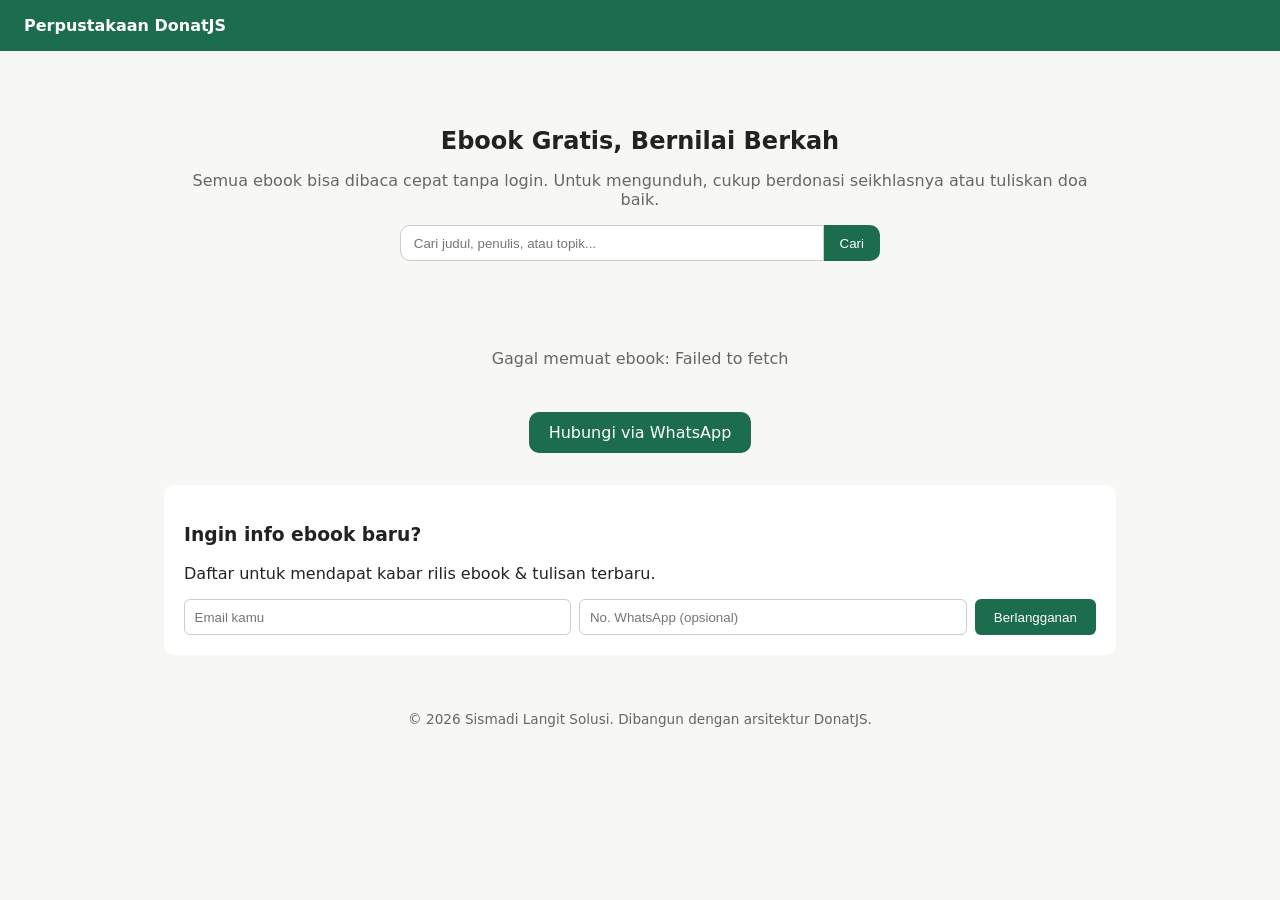
==== index.html @ 984ac30c "Add files via upload" ====
<!DOCTYPE html>
<html lang="id">
<head>
<meta charset="UTF-8" />
<meta name="viewport" content="width=device-width, initial-scale=1.0" />
<title id="page-title">Perpustakaan Ebook</title>
<link rel="stylesheet" href="assets/style.css" />
<script src="https://accounts.google.com/gsi/client" async defer></script>
</head>
<body>

<header class="site-header">
  <a href="index.html" id="site-name">Perpustakaan Ebook</a>
  <div class="login-area">
    <div id="gsi-button"></div>
    <span id="user-badge" style="display:none;"></span>
  </div>
</header>

<main>
  <section class="hero">
    <h1 id="hero-title">Memuat...</h1>
    <p id="hero-subtitle"></p>
    <div class="search-box">
      <input type="text" id="search-input" placeholder="Cari ebook..." />
      <button id="search-btn">Cari</button>
    </div>
  </section>

  <section id="ebook-grid" class="ebook-grid"></section>
  <p id="empty-state" style="display:none; text-align:center; color:#666;"></p>

  <section id="wa-section" style="text-align:center; margin-top:2rem;"></section>
  <section id="newsletter-section"></section>
</main>

<footer class="site-footer" id="site-footer"></footer>

<script src="assets/app.js"></script>
<script>
async function main() {
  const cfg = await loadConfig();

  document.getElementById("page-title").textContent = cfg.site.name;
  document.getElementById("site-name").textContent = cfg.site.name;
  document.getElementById("hero-title").textContent = cfg.pages.home.hero_title;
  document.getElementById("hero-subtitle").textContent = cfg.pages.home.hero_subtitle;
  document.getElementById("search-input").placeholder = cfg.pages.home.search_placeholder;
  document.getElementById("site-footer").textContent = cfg.site.footer_text;

  renderWhatsappButton(document.getElementById("wa-section"));
  renderNewsletterForm(document.getElementById("newsletter-section"), "home");

  initGoogleSignIn("gsi-button", (user) => updateUserBadge(user));
  if (isLoggedIn()) updateUserBadge(AppState.user);

  await loadAndRenderEbooks("");

  document.getElementById("search-btn").addEventListener("click", () => {
    loadAndRenderEbooks(document.getElementById("search-input").value.trim());
  });
  document.getElementById("search-input").addEventListener("keydown", (e) => {
    if (e.key === "Enter") loadAndRenderEbooks(e.target.value.trim());
  });
}

function updateUserBadge(user) {
  const badge = document.getElementById("user-badge");
  const gsi = document.getElementById("gsi-button");
  badge.style.display = "inline";
  badge.textContent = `Halo, ${user.name}`;
  gsi.style.display = "none";
}

async function loadAndRenderEbooks(query) {
  const grid = document.getElementById("ebook-grid");
  const empty = document.getElementById("empty-state");
  grid.innerHTML = "";
  empty.style.display = "none";
  try {
    const path = query ? `/api/ebooks?q=${encodeURIComponent(query)}` : "/api/ebooks";
    const data = await apiGet(path);
    if (!data.ebooks.length) {
      empty.style.display = "block";
      empty.textContent = AppState.config.pages.home.empty_state;
      return;
    }
    data.ebooks.forEach((ebook) => {
      const a = document.createElement("a");
      a.className = "ebook-card";
      a.href = `ebook.html?slug=${encodeURIComponent(ebook.slug)}`;
      a.innerHTML = `
        <img src="${escapeHtml(ebook.cover_url || '')}" alt="${escapeHtml(ebook.title)}" />
        <div class="info">
          <h3>${escapeHtml(ebook.title)}</h3>
          <p>${escapeHtml(ebook.author || '')}</p>
        </div>
      `;
      grid.appendChild(a);
    });
  } catch (e) {
    empty.style.display = "block";
    empty.textContent = `Gagal memuat ebook: ${e.message}`;
  }
}

main();
</script>
</body>
</html>
---- assets/style.css ----
:root {
  --brand: #1b6d4d;
  --brand-dark: #124e37;
  --bg: #f7f7f4;
  --text: #222;
  --muted: #666;
  --radius: 10px;
}
* { box-sizing: border-box; }
body {
  margin: 0;
  font-family: system-ui, -apple-system, "Segoe UI", Roboto, sans-serif;
  background: var(--bg);
  color: var(--text);
}
header.site-header {
  background: var(--brand);
  color: #fff;
  padding: 1rem 1.5rem;
  display: flex;
  justify-content: space-between;
  align-items: center;
  flex-wrap: wrap;
  gap: .5rem;
}
header.site-header a { color: #fff; text-decoration: none; font-weight: 600; }
main { max-width: 1000px; margin: 0 auto; padding: 1.5rem; }
.hero { text-align: center; padding: 2rem 1rem; }
.hero h1 { margin-bottom: .25rem; }
.hero p { color: var(--muted); }
.search-box { max-width: 480px; margin: 1rem auto; display: flex; }
.search-box input { flex: 1; padding: .6rem .8rem; border: 1px solid #ccc; border-radius: var(--radius) 0 0 var(--radius); }
.search-box button { padding: .6rem 1rem; border: none; background: var(--brand); color: #fff; border-radius: 0 var(--radius) var(--radius) 0; cursor: pointer; }

.ebook-grid { display: grid; grid-template-columns: repeat(auto-fill, minmax(180px, 1fr)); gap: 1.25rem; margin-top: 1.5rem; }
.ebook-card { background: #fff; border-radius: var(--radius); overflow: hidden; box-shadow: 0 1px 4px rgba(0,0,0,.08); text-decoration: none; color: var(--text); display: flex; flex-direction: column; }
.ebook-card img { width: 100%; aspect-ratio: 3/4; object-fit: cover; background: #eee; }
.ebook-card .info { padding: .75rem; }
.ebook-card h3 { font-size: 1rem; margin: 0 0 .25rem; }
.ebook-card p { font-size: .85rem; color: var(--muted); margin: 0; }

.detail-grid { display: grid; grid-template-columns: 260px 1fr; gap: 2rem; margin-top: 1rem; }
@media (max-width: 720px) { .detail-grid { grid-template-columns: 1fr; } }
.detail-cover img { width: 100%; border-radius: var(--radius); }
.preview-frame { width: 100%; height: 60vh; border: 1px solid #ddd; border-radius: var(--radius); background: #fff; }

button.primary, .wa-button {
  display: inline-block;
  background: var(--brand);
  color: #fff;
  border: none;
  padding: .7rem 1.2rem;
  border-radius: var(--radius);
  font-size: 1rem;
  cursor: pointer;
  text-decoration: none;
  margin-top: .75rem;
}
button.primary:hover, .wa-button:hover { background: var(--brand-dark); }

.modal-overlay {
  position: fixed; inset: 0; background: rgba(0,0,0,.5);
  display: flex; align-items: center; justify-content: center; padding: 1rem; z-index: 50;
}
.modal-box { background: #fff; border-radius: var(--radius); max-width: 420px; width: 100%; padding: 1.5rem; max-height: 90vh; overflow-y: auto; }
.modal-box h2 { margin-top: 0; }
.modal-box img.qris { width: 100%; max-width: 260px; display: block; margin: 0 auto 1rem; border-radius: 6px; }
.modal-box textarea, .modal-box input { width: 100%; padding: .6rem; border: 1px solid #ccc; border-radius: 6px; margin-bottom: .75rem; font-family: inherit; }
.modal-actions { display: flex; justify-content: flex-end; gap: .5rem; }
.modal-actions button.secondary { background: none; border: 1px solid #ccc; padding: .6rem 1rem; border-radius: var(--radius); cursor: pointer; }

.newsletter-box { background: #fff; padding: 1.25rem; border-radius: var(--radius); margin-top: 2rem; }
.newsletter-form { display: flex; gap: .5rem; flex-wrap: wrap; margin-top: .75rem; }
.newsletter-form input { flex: 1; min-width: 160px; padding: .6rem; border: 1px solid #ccc; border-radius: 6px; }
.newsletter-form button { padding: .6rem 1.2rem; background: var(--brand); color: #fff; border: none; border-radius: 6px; cursor: pointer; }

footer.site-footer { text-align: center; padding: 2rem 1rem; color: var(--muted); font-size: .85rem; }
.login-area { display: flex; align-items: center; gap: .75rem; }
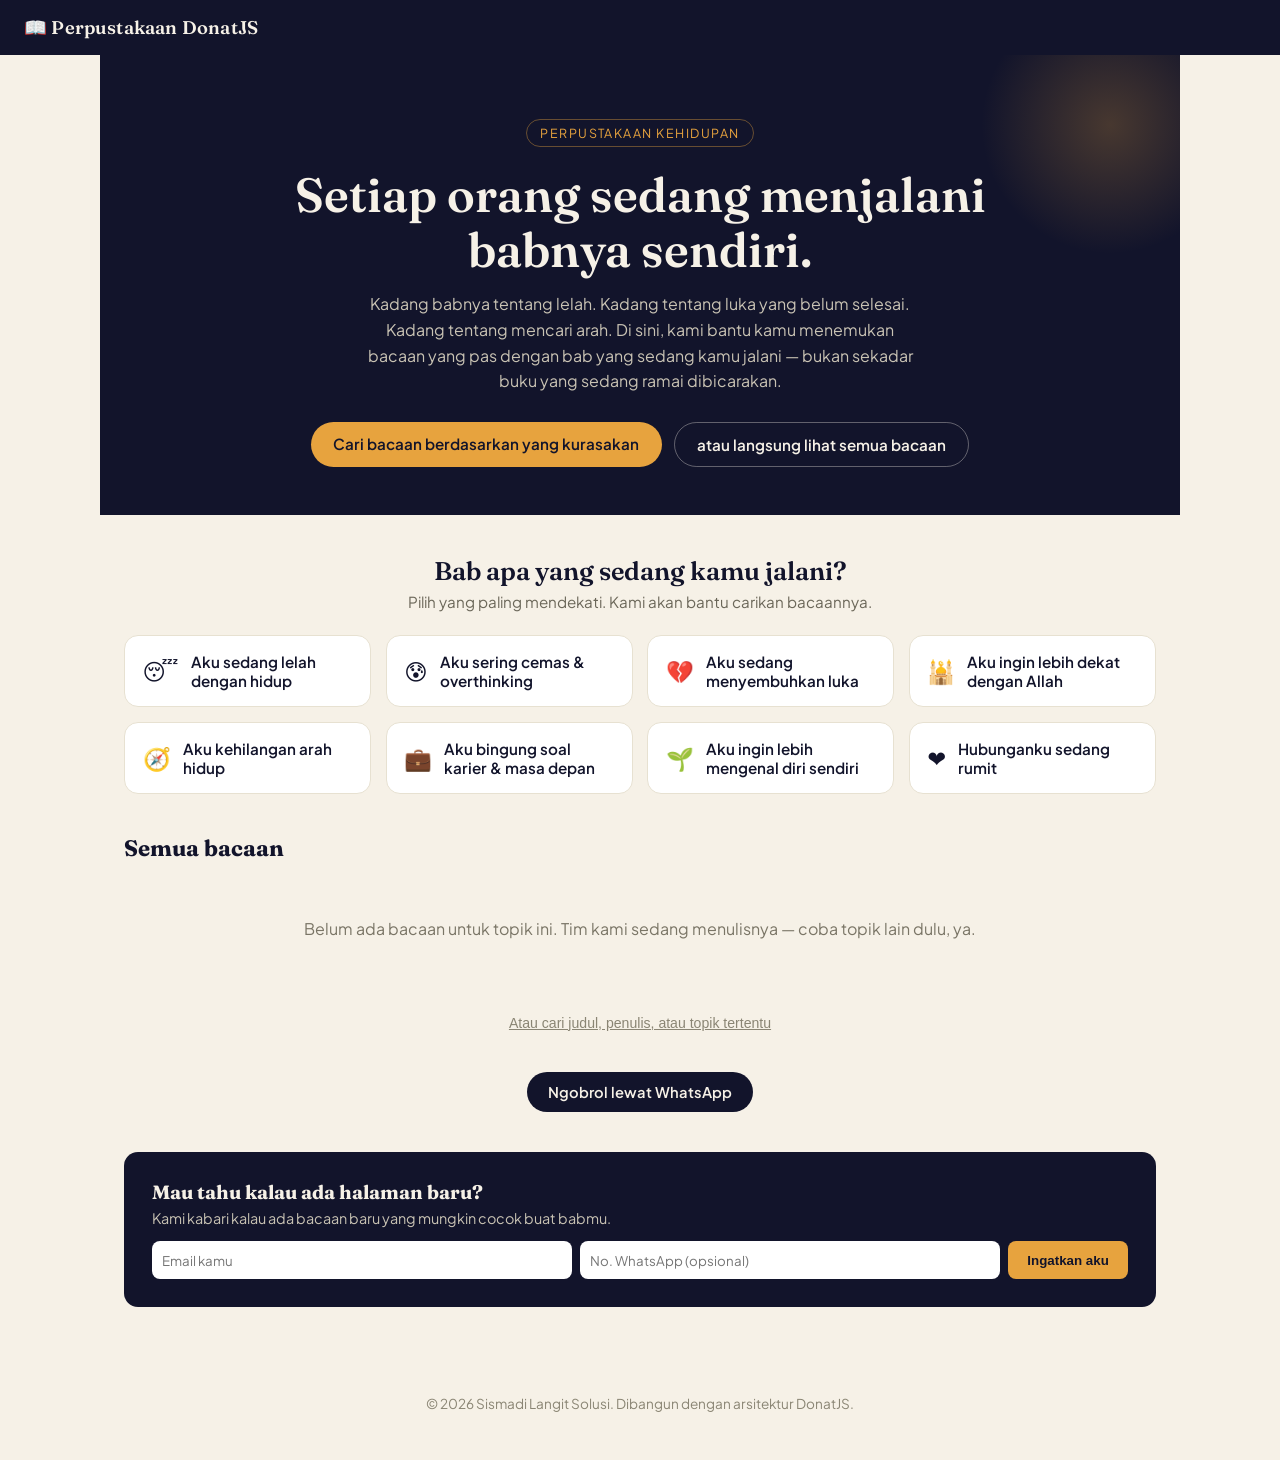
==== commit 10b59782: "Add files via upload" ====
--- a/index.html
+++ b/index.html
@@ -19,18 +19,50 @@
 
 <main>
   <section class="hero">
+    <span class="hero-eyebrow" id="hero-eyebrow"></span>
     <h1 id="hero-title">Memuat...</h1>
-    <p id="hero-subtitle"></p>
-    <div class="search-box">
+    <p class="hero-body" id="hero-body"></p>
+    <div class="hero-ctas">
+      <a class="btn-ember" id="hero-cta-primary" href="#mood-section"></a>
+      <a class="btn-ghost" id="hero-cta-secondary" href="#results-section"></a>
+    </div>
+  </section>
+
+  <section class="mood-section" id="mood-section">
+    <div class="section-heading">
+      <h2 id="mood-section-title"></h2>
+      <p id="mood-section-subtitle"></p>
+    </div>
+    <div class="mood-grid" id="mood-grid"></div>
+  </section>
+
+  <section class="curated-section" id="curated-section" style="display:none;">
+    <div class="section-heading">
+      <h2 id="curated-title"></h2>
+      <p id="curated-subtitle"></p>
+    </div>
+    <div class="ebook-grid" id="curated-grid"></div>
+  </section>
+
+  <section class="results-section" id="results-section">
+    <div class="results-header">
+      <h2><span class="mood-prefix" id="results-mood-prefix" style="display:none;"></span><span id="results-title"></span></h2>
+      <button class="reset-filter" id="reset-filter" style="display:none;"></button>
+    </div>
+    <p class="mood-intro" id="mood-intro" style="display:none;"></p>
+    <div id="ebook-grid" class="ebook-grid"></div>
+    <p id="empty-state" style="display:none;"></p>
+  </section>
+
+  <div class="search-toggle-wrap">
+    <button class="search-toggle-btn" id="search-toggle"></button>
+    <div class="search-box" id="search-box">
       <input type="text" id="search-input" placeholder="Cari ebook..." />
       <button id="search-btn">Cari</button>
     </div>
-  </section>
-
-  <section id="ebook-grid" class="ebook-grid"></section>
-  <p id="empty-state" style="display:none; text-align:center; color:#666;"></p>
-
-  <section id="wa-section" style="text-align:center; margin-top:2rem;"></section>
+  </div>
+
+  <section id="wa-section" style="text-align:center; margin-top:1rem;"></section>
   <section id="newsletter-section"></section>
 </main>
 
@@ -38,30 +70,65 @@
 
 <script src="assets/app.js"></script>
 <script>
+let allEbooks = [];
+let activeMoodId = null;
+
 async function main() {
   const cfg = await loadConfig();
 
   document.getElementById("page-title").textContent = cfg.site.name;
   document.getElementById("site-name").textContent = cfg.site.name;
-  document.getElementById("hero-title").textContent = cfg.pages.home.hero_title;
-  document.getElementById("hero-subtitle").textContent = cfg.pages.home.hero_subtitle;
-  document.getElementById("search-input").placeholder = cfg.pages.home.search_placeholder;
   document.getElementById("site-footer").textContent = cfg.site.footer_text;
 
+  const m = cfg.manifesto;
+  document.getElementById("hero-eyebrow").textContent = m.eyebrow;
+  document.getElementById("hero-title").textContent = m.headline;
+  document.getElementById("hero-body").textContent = m.body;
+  document.getElementById("hero-cta-primary").textContent = m.cta_label;
+  document.getElementById("hero-cta-secondary").textContent = m.cta_secondary_label;
+
+  const homeCfg = cfg.pages.home;
+  document.getElementById("mood-section-title").textContent = homeCfg.mood_section_title;
+  document.getElementById("mood-section-subtitle").textContent = homeCfg.mood_section_subtitle;
+  document.getElementById("results-title").textContent = homeCfg.results_default_title;
+  document.getElementById("reset-filter").textContent = homeCfg.reset_filter_label;
+  document.getElementById("search-toggle").textContent = homeCfg.search_toggle_label;
+  document.getElementById("search-input").placeholder = homeCfg.search_placeholder;
+
+  renderMoodGrid(cfg.moods || []);
   renderWhatsappButton(document.getElementById("wa-section"));
   renderNewsletterForm(document.getElementById("newsletter-section"), "home");
 
   initGoogleSignIn("gsi-button", (user) => updateUserBadge(user));
   if (isLoggedIn()) updateUserBadge(AppState.user);
 
-  await loadAndRenderEbooks("");
-
+  document.getElementById("hero-cta-secondary").addEventListener("click", (e) => {
+    e.preventDefault();
+    resetMoodFilter();
+    document.getElementById("results-section").scrollIntoView({ behavior: "smooth" });
+  });
+
+  document.getElementById("reset-filter").addEventListener("click", resetMoodFilter);
+
+  document.getElementById("search-toggle").addEventListener("click", () => {
+    const box = document.getElementById("search-box");
+    box.classList.toggle("open");
+    if (box.classList.contains("open")) document.getElementById("search-input").focus();
+  });
   document.getElementById("search-btn").addEventListener("click", () => {
-    loadAndRenderEbooks(document.getElementById("search-input").value.trim());
+    resetMoodFilter(false);
+    searchAndRender(document.getElementById("search-input").value.trim());
   });
   document.getElementById("search-input").addEventListener("keydown", (e) => {
-    if (e.key === "Enter") loadAndRenderEbooks(e.target.value.trim());
-  });
+    if (e.key === "Enter") {
+      resetMoodFilter(false);
+      searchAndRender(e.target.value.trim());
+    }
+  });
+
+  await loadAllEbooks();
+  renderCurated(cfg.curated);
+  applyFilter();
 }
 
 function updateUserBadge(user) {
@@ -72,36 +139,129 @@
   gsi.style.display = "none";
 }
 
-async function loadAndRenderEbooks(query) {
+function renderMoodGrid(moods) {
+  const grid = document.getElementById("mood-grid");
+  grid.innerHTML = "";
+  moods.forEach((mood) => {
+    const btn = document.createElement("button");
+    btn.className = "mood-card";
+    btn.dataset.moodId = mood.id;
+    btn.innerHTML = `<span class="emoji">${mood.emoji}</span><span>${escapeHtml(mood.label)}</span>`;
+    btn.addEventListener("click", () => selectMood(mood.id));
+    grid.appendChild(btn);
+  });
+}
+
+function selectMood(moodId) {
+  activeMoodId = moodId;
+  document.querySelectorAll(".mood-card").forEach((el) => {
+    el.classList.toggle("active", el.dataset.moodId === moodId);
+  });
+  const box = document.getElementById("search-box");
+  box.classList.remove("open");
+  applyFilter();
+  document.getElementById("results-section").scrollIntoView({ behavior: "smooth" });
+}
+
+function resetMoodFilter(scroll) {
+  activeMoodId = null;
+  document.querySelectorAll(".mood-card").forEach((el) => el.classList.remove("active"));
+  applyFilter();
+  if (scroll !== false) {
+    // no-op, caller controls scroll separately
+  }
+}
+
+async function loadAllEbooks() {
+  try {
+    const data = await apiGet("/api/ebooks");
+    allEbooks = data.ebooks || [];
+  } catch (e) {
+    allEbooks = [];
+    const empty = document.getElementById("empty-state");
+    empty.style.display = "block";
+    empty.textContent = `Gagal memuat bacaan: ${e.message}`;
+  }
+}
+
+function applyFilter() {
+  const cfg = AppState.config;
+  const homeCfg = cfg.pages.home;
+  const mood = activeMoodId ? findMoodById(activeMoodId) : null;
+
+  const prefixEl = document.getElementById("results-mood-prefix");
+  const titleEl = document.getElementById("results-title");
+  const resetBtn = document.getElementById("reset-filter");
+  const introEl = document.getElementById("mood-intro");
+
+  if (mood) {
+    prefixEl.style.display = "block";
+    prefixEl.textContent = homeCfg.results_mood_prefix;
+    titleEl.textContent = `${mood.emoji} ${mood.label}`;
+    resetBtn.style.display = "inline";
+    introEl.style.display = "block";
+    introEl.textContent = mood.intro || "";
+  } else {
+    prefixEl.style.display = "none";
+    titleEl.textContent = homeCfg.results_default_title;
+    resetBtn.style.display = "none";
+    introEl.style.display = "none";
+  }
+
+  const filtered = mood ? allEbooks.filter((eb) => ebookMatchesMood(eb, mood)) : allEbooks;
   const grid = document.getElementById("ebook-grid");
   const empty = document.getElementById("empty-state");
-  grid.innerHTML = "";
+
+  if (!filtered.length) {
+    grid.innerHTML = "";
+    empty.style.display = "block";
+    empty.textContent = homeCfg.empty_state;
+    return;
+  }
   empty.style.display = "none";
+  renderEbookGrid(grid, filtered);
+}
+
+async function searchAndRender(query) {
+  const homeCfg = AppState.config.pages.home;
+  const grid = document.getElementById("ebook-grid");
+  const empty = document.getElementById("empty-state");
+  document.getElementById("results-title").textContent = query
+    ? `Hasil pencarian: "${query}"`
+    : homeCfg.results_default_title;
+  document.getElementById("results-mood-prefix").style.display = "none";
+  document.getElementById("mood-intro").style.display = "none";
+  document.getElementById("reset-filter").style.display = "none";
+
   try {
     const path = query ? `/api/ebooks?q=${encodeURIComponent(query)}` : "/api/ebooks";
     const data = await apiGet(path);
     if (!data.ebooks.length) {
+      grid.innerHTML = "";
       empty.style.display = "block";
-      empty.textContent = AppState.config.pages.home.empty_state;
+      empty.textContent = homeCfg.empty_state_search;
       return;
     }
-    data.ebooks.forEach((ebook) => {
-      const a = document.createElement("a");
-      a.className = "ebook-card";
-      a.href = `ebook.html?slug=${encodeURIComponent(ebook.slug)}`;
-      a.innerHTML = `
-        <img src="${escapeHtml(ebook.cover_url || '')}" alt="${escapeHtml(ebook.title)}" />
-        <div class="info">
-          <h3>${escapeHtml(ebook.title)}</h3>
-          <p>${escapeHtml(ebook.author || '')}</p>
-        </div>
-      `;
-      grid.appendChild(a);
-    });
+    empty.style.display = "none";
+    renderEbookGrid(grid, data.ebooks);
   } catch (e) {
+    grid.innerHTML = "";
     empty.style.display = "block";
-    empty.textContent = `Gagal memuat ebook: ${e.message}`;
-  }
+    empty.textContent = `Gagal memuat: ${e.message}`;
+  }
+}
+
+function renderCurated(curatedCfg) {
+  if (!curatedCfg || !curatedCfg.enabled || !curatedCfg.slugs || !curatedCfg.slugs.length) return;
+  const picks = curatedCfg.slugs
+    .map((slug) => allEbooks.find((eb) => eb.slug === slug))
+    .filter(Boolean);
+  if (!picks.length) return;
+
+  document.getElementById("curated-title").textContent = curatedCfg.title;
+  document.getElementById("curated-subtitle").textContent = curatedCfg.subtitle;
+  renderEbookGrid(document.getElementById("curated-grid"), picks);
+  document.getElementById("curated-section").style.display = "block";
 }
 
 main();
--- a/assets/style.css
+++ b/assets/style.css
@@ -1,78 +1,320 @@
+/* =========================================================
+   Perpustakaan DonatJS — tema "Halaman Berikutnya"
+   Palet: malam tenang + cahaya lilin, tipografi buku.
+   ========================================================= */
+
+@import url('https://fonts.googleapis.com/css2?family=Fraunces:opsz,wght@9..144,400;9..144,500;9..144,600;9..144,700&family=Plus+Jakarta+Sans:wght@400;500;600;700&display=swap');
+
 :root {
-  --brand: #1b6d4d;
-  --brand-dark: #124e37;
-  --bg: #f7f7f4;
-  --text: #222;
-  --muted: #666;
-  --radius: 10px;
-}
+  --ink: #12142B;
+  --ink-2: #1C1F3D;
+  --ink-3: #2A2E58;
+  --paper: #F6F1E7;
+  --paper-dim: #C9C3B4;
+  --ember: #E7A33E;
+  --ember-dark: #C97F22;
+  --rose: #D97C93;
+  --mist: #9497C4;
+  --radius: 14px;
+  --radius-sm: 8px;
+  --font-display: "Fraunces", Georgia, serif;
+  --font-body: "Plus Jakarta Sans", system-ui, -apple-system, "Segoe UI", sans-serif;
+}
+
 * { box-sizing: border-box; }
+
 body {
   margin: 0;
-  font-family: system-ui, -apple-system, "Segoe UI", Roboto, sans-serif;
-  background: var(--bg);
-  color: var(--text);
-}
+  font-family: var(--font-body);
+  background: var(--paper);
+  color: var(--ink);
+  -webkit-font-smoothing: antialiased;
+}
+
+a { color: inherit; }
+
+/* ---------- Header ---------- */
 header.site-header {
-  background: var(--brand);
-  color: #fff;
+  background: var(--ink);
+  color: var(--paper);
   padding: 1rem 1.5rem;
   display: flex;
   justify-content: space-between;
   align-items: center;
   flex-wrap: wrap;
   gap: .5rem;
-}
-header.site-header a { color: #fff; text-decoration: none; font-weight: 600; }
-main { max-width: 1000px; margin: 0 auto; padding: 1.5rem; }
-.hero { text-align: center; padding: 2rem 1rem; }
-.hero h1 { margin-bottom: .25rem; }
-.hero p { color: var(--muted); }
-.search-box { max-width: 480px; margin: 1rem auto; display: flex; }
-.search-box input { flex: 1; padding: .6rem .8rem; border: 1px solid #ccc; border-radius: var(--radius) 0 0 var(--radius); }
-.search-box button { padding: .6rem 1rem; border: none; background: var(--brand); color: #fff; border-radius: 0 var(--radius) var(--radius) 0; cursor: pointer; }
-
-.ebook-grid { display: grid; grid-template-columns: repeat(auto-fill, minmax(180px, 1fr)); gap: 1.25rem; margin-top: 1.5rem; }
-.ebook-card { background: #fff; border-radius: var(--radius); overflow: hidden; box-shadow: 0 1px 4px rgba(0,0,0,.08); text-decoration: none; color: var(--text); display: flex; flex-direction: column; }
-.ebook-card img { width: 100%; aspect-ratio: 3/4; object-fit: cover; background: #eee; }
-.ebook-card .info { padding: .75rem; }
-.ebook-card h3 { font-size: 1rem; margin: 0 0 .25rem; }
-.ebook-card p { font-size: .85rem; color: var(--muted); margin: 0; }
-
-.detail-grid { display: grid; grid-template-columns: 260px 1fr; gap: 2rem; margin-top: 1rem; }
-@media (max-width: 720px) { .detail-grid { grid-template-columns: 1fr; } }
-.detail-cover img { width: 100%; border-radius: var(--radius); }
-.preview-frame { width: 100%; height: 60vh; border: 1px solid #ddd; border-radius: var(--radius); background: #fff; }
-
-button.primary, .wa-button {
+  position: sticky;
+  top: 0;
+  z-index: 40;
+}
+header.site-header #site-name {
+  text-decoration: none;
+  font-family: var(--font-display);
+  font-weight: 600;
+  font-size: 1.15rem;
+  letter-spacing: .01em;
+}
+header.site-header #site-name::before {
+  content: "📖 ";
+}
+.login-area { display: flex; align-items: center; gap: .75rem; }
+#user-badge {
+  font-size: .9rem;
+  background: var(--ink-3);
+  padding: .4rem .8rem;
+  border-radius: 999px;
+  color: var(--paper);
+}
+
+main { max-width: 1080px; margin: 0 auto; padding: 0 1.5rem 3rem; }
+
+/* ---------- Hero / Manifesto ---------- */
+.hero {
+  background: var(--ink);
+  color: var(--paper);
+  margin: 0 -1.5rem 2.5rem;
+  padding: 4rem 1.5rem 3rem;
+  text-align: center;
+  position: relative;
+  overflow: hidden;
+}
+.hero::after {
+  content: "";
+  position: absolute;
+  right: -60px; top: -60px;
+  width: 260px; height: 260px;
+  border-radius: 50%;
+  background: radial-gradient(circle, rgba(231,163,62,.25), transparent 70%);
+}
+.hero-eyebrow {
   display: inline-block;
-  background: var(--brand);
-  color: #fff;
-  border: none;
-  padding: .7rem 1.2rem;
-  border-radius: var(--radius);
+  font-size: .78rem;
+  letter-spacing: .12em;
+  text-transform: uppercase;
+  color: var(--ember);
+  border: 1px solid rgba(231,163,62,.4);
+  padding: .3rem .8rem;
+  border-radius: 999px;
+  margin-bottom: 1.25rem;
+}
+.hero h1 {
+  font-family: var(--font-display);
+  font-weight: 600;
+  font-size: clamp(1.9rem, 4vw, 3rem);
+  line-height: 1.15;
+  max-width: 720px;
+  margin: 0 auto .9rem;
+}
+.hero p.hero-body {
+  color: var(--paper-dim);
+  max-width: 560px;
+  margin: 0 auto 1.75rem;
+  line-height: 1.6;
   font-size: 1rem;
+}
+.hero-ctas { display: flex; flex-wrap: wrap; justify-content: center; gap: .75rem; }
+.btn-ember, .btn-ghost {
+  display: inline-block;
+  font-family: var(--font-body);
+  font-weight: 600;
+  font-size: .95rem;
+  padding: .75rem 1.4rem;
+  border-radius: 999px;
   cursor: pointer;
   text-decoration: none;
-  margin-top: .75rem;
-}
-button.primary:hover, .wa-button:hover { background: var(--brand-dark); }
-
+  border: none;
+}
+.btn-ember { background: var(--ember); color: var(--ink); }
+.btn-ember:hover { background: var(--ember-dark); }
+.btn-ghost { background: transparent; color: var(--paper); border: 1px solid rgba(246,241,231,.35); }
+.btn-ghost:hover { border-color: var(--paper); }
+
+/* ---------- Mood section ---------- */
+.mood-section { margin-bottom: 2.5rem; scroll-margin-top: 5rem; }
+.section-heading { text-align: center; margin-bottom: 1.5rem; }
+.section-heading h2 {
+  font-family: var(--font-display);
+  font-weight: 600;
+  font-size: 1.6rem;
+  margin: 0 0 .35rem;
+}
+.section-heading p { color: #6b6759; margin: 0; font-size: .95rem; }
+
+.mood-grid {
+  display: grid;
+  grid-template-columns: repeat(auto-fill, minmax(220px, 1fr));
+  gap: .9rem;
+}
+.mood-card {
+  display: flex;
+  align-items: center;
+  gap: .75rem;
+  background: #fff;
+  border: 1px solid #e7e1d1;
+  border-radius: var(--radius);
+  padding: 1rem 1.1rem;
+  cursor: pointer;
+  text-align: left;
+  font-family: var(--font-body);
+  font-size: .95rem;
+  font-weight: 600;
+  color: var(--ink);
+  transition: transform .15s ease, border-color .15s ease, box-shadow .15s ease;
+}
+.mood-card .emoji { font-size: 1.4rem; line-height: 1; }
+.mood-card:hover { transform: translateY(-2px); border-color: var(--ember); box-shadow: 0 6px 16px rgba(18,20,43,.08); }
+.mood-card.active { background: var(--ink); color: var(--paper); border-color: var(--ink); }
+
+/* ---------- Results / grid section ---------- */
+.results-section { margin-bottom: 2.5rem; }
+.results-header {
+  display: flex;
+  align-items: baseline;
+  justify-content: space-between;
+  flex-wrap: wrap;
+  gap: .5rem;
+  margin-bottom: .5rem;
+}
+.results-header h2 {
+  font-family: var(--font-display);
+  font-size: 1.4rem;
+  margin: 0;
+}
+.results-header h2 .mood-prefix { font-family: var(--font-body); font-weight: 500; font-size: .85rem; color: #8a8574; display: block; margin-bottom: .15rem; }
+.reset-filter {
+  background: none;
+  border: none;
+  color: var(--rose);
+  font-weight: 600;
+  font-size: .85rem;
+  cursor: pointer;
+  padding: 0;
+}
+.mood-intro { color: #6b6759; font-size: .92rem; max-width: 560px; margin: .25rem 0 1.25rem; line-height: 1.55; }
+
+.ebook-grid { display: grid; grid-template-columns: repeat(auto-fill, minmax(190px, 1fr)); gap: 1.25rem; }
+.ebook-card {
+  background: #fff;
+  border-radius: var(--radius);
+  overflow: hidden;
+  box-shadow: 0 1px 4px rgba(18,20,43,.07);
+  text-decoration: none;
+  color: var(--ink);
+  display: flex;
+  flex-direction: column;
+  transition: transform .15s ease, box-shadow .15s ease;
+}
+.ebook-card:hover { transform: translateY(-3px); box-shadow: 0 10px 22px rgba(18,20,43,.12); }
+.ebook-card .cover-wrap { position: relative; }
+.ebook-card img { width: 100%; aspect-ratio: 3/4; object-fit: cover; background: #eee; display: block; }
+.ebook-card .time-badge {
+  position: absolute; top: .5rem; right: .5rem;
+  background: rgba(18,20,43,.75); color: var(--paper);
+  font-size: .68rem; font-weight: 600;
+  padding: .2rem .5rem; border-radius: 999px;
+}
+.ebook-card .info { padding: .8rem .85rem; }
+.ebook-card h3 { font-family: var(--font-display); font-size: 1rem; font-weight: 600; margin: 0 0 .2rem; line-height: 1.3; }
+.ebook-card p { font-size: .82rem; color: #7a7566; margin: 0; }
+
+#empty-state { text-align: center; color: #7a7566; padding: 2rem 1rem; }
+
+/* ---------- Curated ---------- */
+.curated-section { margin-bottom: 2.5rem; }
+
+/* ---------- Secondary search ---------- */
+.search-toggle-wrap { text-align: center; margin: 2rem 0; }
+.search-toggle-btn {
+  background: none; border: none; color: #8a8574; font-size: .88rem;
+  text-decoration: underline; cursor: pointer; padding: 0;
+}
+.search-box {
+  max-width: 480px; margin: 1rem auto 0; display: none; gap: 0;
+}
+.search-box.open { display: flex; }
+.search-box input { flex: 1; padding: .65rem .9rem; border: 1px solid #ccc; border-radius: var(--radius-sm) 0 0 var(--radius-sm); font-family: var(--font-body); }
+.search-box button { padding: .65rem 1.1rem; border: none; background: var(--ink); color: #fff; border-radius: 0 var(--radius-sm) var(--radius-sm) 0; cursor: pointer; font-weight: 600; }
+
+/* ---------- Chapter (ebook detail) page ---------- */
+.chapter-eyebrow {
+  display: inline-block; margin: 1.5rem 0 0;
+  font-size: .8rem; color: #8a8574;
+  text-decoration: none;
+}
+.chapter-eyebrow:hover { color: var(--ink); }
+
+.detail-grid { display: grid; grid-template-columns: 260px 1fr; gap: 2.25rem; margin-top: 1.25rem; }
+@media (max-width: 720px) { .detail-grid { grid-template-columns: 1fr; } }
+.detail-cover { position: relative; }
+.detail-cover img { width: 100%; border-radius: var(--radius); box-shadow: 0 10px 26px rgba(18,20,43,.15); display: block; }
+.detail-cover .ribbon {
+  position: absolute; top: -8px; right: 18px;
+  background: var(--rose); color: #fff; font-size: .72rem; font-weight: 700;
+  padding: .35rem .6rem .5rem; border-radius: 0 0 6px 6px;
+}
+.detail-info h1 { font-family: var(--font-display); font-size: 1.9rem; font-weight: 600; margin: 0 0 .3rem; line-height: 1.2; }
+.detail-info .author { color: #7a7566; font-size: .95rem; margin: 0 0 .9rem; }
+.detail-info .description { line-height: 1.65; color: #3a3730; margin: 0 0 1.25rem; }
+
+.fit-box {
+  background: #fff; border: 1px solid #e7e1d1; border-radius: var(--radius);
+  padding: 1.1rem 1.25rem; margin-bottom: 1.25rem;
+}
+.fit-box h4 { font-family: var(--font-display); font-size: 1rem; margin: 0 0 .6rem; }
+.fit-box ul { list-style: none; margin: 0; padding: 0; display: flex; flex-direction: column; gap: .4rem; }
+.fit-box li { font-size: .9rem; padding-left: 1.4rem; position: relative; }
+.fit-box li::before { content: "✔"; position: absolute; left: 0; color: var(--ember-dark); font-weight: 700; }
+
+.detail-info h3.preview-heading { font-family: var(--font-display); font-size: 1.05rem; margin: 1.5rem 0 .15rem; }
+.preview-note { color: #7a7566; font-size: .88rem; margin: 0 0 .6rem; }
+.preview-frame { width: 100%; height: 55vh; border: 1px solid #e7e1d1; border-radius: var(--radius); background: #fff; }
+
+button.primary {
+  display: inline-block; background: var(--ember); color: var(--ink);
+  border: none; padding: .8rem 1.4rem; border-radius: 999px;
+  font-size: 1rem; font-weight: 700; cursor: pointer; margin-top: 1rem;
+  font-family: var(--font-body);
+}
+button.primary:hover { background: var(--ember-dark); }
+button.primary:disabled { opacity: .6; cursor: default; }
+#login-required-note { color: #7a7566; font-size: .85rem; margin-top: .5rem; }
+
+/* ---------- Recommendations ---------- */
+.recs-section { margin-top: 3rem; }
+
+/* ---------- Modal ---------- */
 .modal-overlay {
-  position: fixed; inset: 0; background: rgba(0,0,0,.5);
+  position: fixed; inset: 0; background: rgba(18,20,43,.6);
   display: flex; align-items: center; justify-content: center; padding: 1rem; z-index: 50;
 }
-.modal-box { background: #fff; border-radius: var(--radius); max-width: 420px; width: 100%; padding: 1.5rem; max-height: 90vh; overflow-y: auto; }
-.modal-box h2 { margin-top: 0; }
-.modal-box img.qris { width: 100%; max-width: 260px; display: block; margin: 0 auto 1rem; border-radius: 6px; }
-.modal-box textarea, .modal-box input { width: 100%; padding: .6rem; border: 1px solid #ccc; border-radius: 6px; margin-bottom: .75rem; font-family: inherit; }
-.modal-actions { display: flex; justify-content: flex-end; gap: .5rem; }
-.modal-actions button.secondary { background: none; border: 1px solid #ccc; padding: .6rem 1rem; border-radius: var(--radius); cursor: pointer; }
-
-.newsletter-box { background: #fff; padding: 1.25rem; border-radius: var(--radius); margin-top: 2rem; }
-.newsletter-form { display: flex; gap: .5rem; flex-wrap: wrap; margin-top: .75rem; }
-.newsletter-form input { flex: 1; min-width: 160px; padding: .6rem; border: 1px solid #ccc; border-radius: 6px; }
-.newsletter-form button { padding: .6rem 1.2rem; background: var(--brand); color: #fff; border: none; border-radius: 6px; cursor: pointer; }
-
-footer.site-footer { text-align: center; padding: 2rem 1rem; color: var(--muted); font-size: .85rem; }
-.login-area { display: flex; align-items: center; gap: .75rem; }
+.modal-box { background: var(--paper); border-radius: var(--radius); max-width: 440px; width: 100%; padding: 1.75rem; max-height: 90vh; overflow-y: auto; }
+.modal-box h2 { font-family: var(--font-display); font-size: 1.3rem; margin: 0 0 .5rem; }
+.modal-box > p { color: #5a564a; font-size: .92rem; line-height: 1.55; }
+.modal-box img.qris { width: 100%; max-width: 220px; display: block; margin: 1rem auto; border-radius: 8px; }
+.modal-box label { display: block; font-size: .85rem; font-weight: 600; margin: 1rem 0 .35rem; }
+.modal-box textarea, .modal-box input[type=text] {
+  width: 100%; padding: .65rem; border: 1px solid #d8d2c2; border-radius: 8px;
+  font-family: var(--font-body); background: #fff;
+}
+.modal-status { font-size: .85rem; color: var(--ember-dark); font-weight: 600; margin-top: .75rem; display: none; }
+.modal-actions { display: flex; justify-content: flex-end; gap: .6rem; margin-top: 1.25rem; }
+.modal-actions button.secondary { background: none; border: 1px solid #d8d2c2; padding: .65rem 1.1rem; border-radius: 999px; cursor: pointer; font-family: var(--font-body); }
+
+/* ---------- Newsletter ---------- */
+.newsletter-box { background: var(--ink); color: var(--paper); padding: 1.75rem; border-radius: var(--radius); margin-top: 2.5rem; }
+.newsletter-box h3 { font-family: var(--font-display); font-size: 1.2rem; margin: 0 0 .3rem; }
+.newsletter-box p { color: var(--paper-dim); margin: 0; font-size: .9rem; }
+.newsletter-form { display: flex; gap: .5rem; flex-wrap: wrap; margin-top: .9rem; }
+.newsletter-form input { flex: 1; min-width: 160px; padding: .65rem; border: none; border-radius: 8px; font-family: var(--font-body); }
+.newsletter-form button { padding: .65rem 1.2rem; background: var(--ember); color: var(--ink); border: none; border-radius: 8px; cursor: pointer; font-weight: 700; }
+.newsletter-status { color: var(--ember); font-size: .85rem; margin-top: .6rem; }
+
+/* ---------- WhatsApp ---------- */
+.wa-button {
+  display: inline-block; background: var(--ink); color: var(--paper) !important;
+  border: none; padding: .7rem 1.3rem; border-radius: 999px; font-size: .92rem;
+  cursor: pointer; text-decoration: none; margin-top: .5rem; font-weight: 600;
+}
+.wa-button:hover { background: var(--ink-3); }
+
+footer.site-footer { text-align: center; padding: 2.5rem 1rem 3rem; color: #8a8574; font-size: .85rem; }
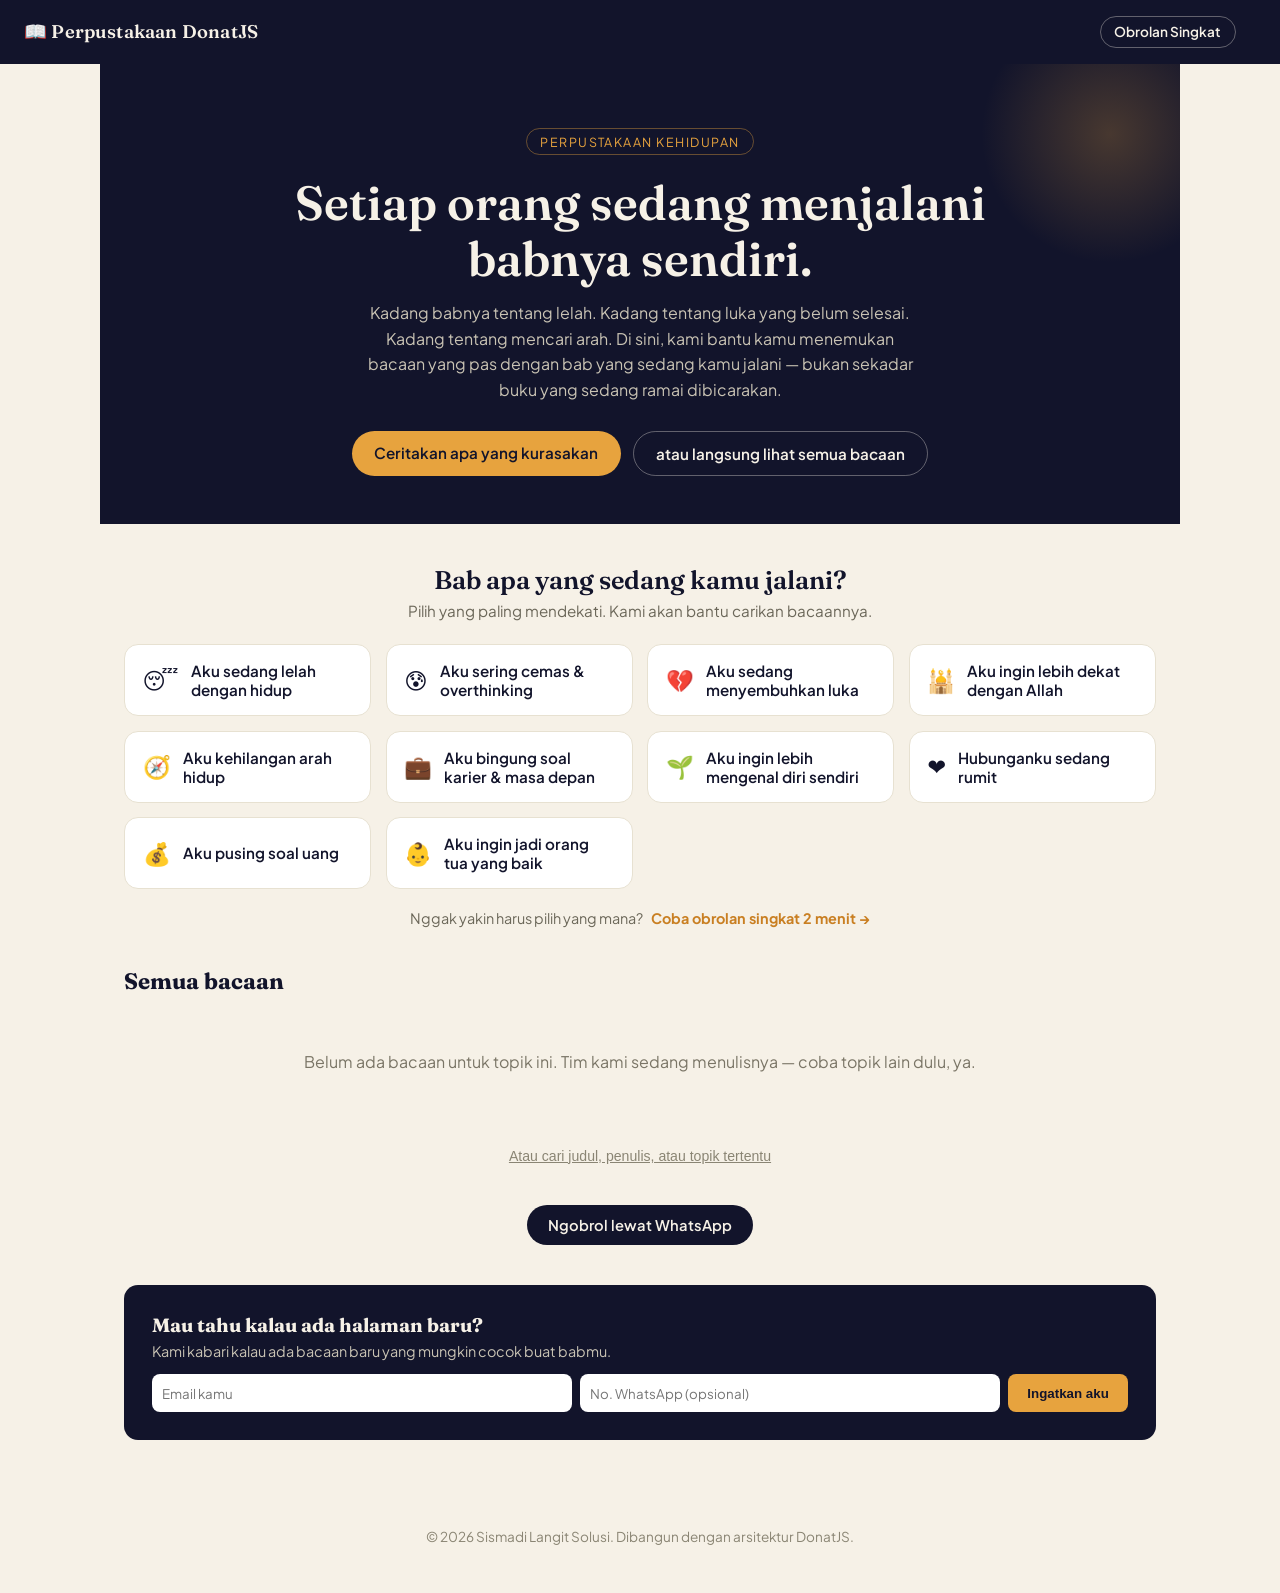
==== commit fd3e14c1: "Add files via upload" ====
--- a/index.html
+++ b/index.html
@@ -12,6 +12,7 @@
 <header class="site-header">
   <a href="index.html" id="site-name">Perpustakaan Ebook</a>
   <div class="login-area">
+    <a class="quiz-nav-link" href="mulai.html">Obrolan Singkat</a>
     <div id="gsi-button"></div>
     <span id="user-badge" style="display:none;"></span>
   </div>
@@ -23,7 +24,7 @@
     <h1 id="hero-title">Memuat...</h1>
     <p class="hero-body" id="hero-body"></p>
     <div class="hero-ctas">
-      <a class="btn-ember" id="hero-cta-primary" href="#mood-section"></a>
+      <a class="btn-ember" id="hero-cta-primary" href="mulai.html"></a>
       <a class="btn-ghost" id="hero-cta-secondary" href="#results-section"></a>
     </div>
   </section>
@@ -34,6 +35,10 @@
       <p id="mood-section-subtitle"></p>
     </div>
     <div class="mood-grid" id="mood-grid"></div>
+    <p class="quiz-teaser">
+      <span id="quiz-teaser-text"></span>
+      <a id="quiz-teaser-link" href="mulai.html"></a>
+    </p>
   </section>
 
   <section class="curated-section" id="curated-section" style="display:none;">
@@ -90,6 +95,8 @@
   const homeCfg = cfg.pages.home;
   document.getElementById("mood-section-title").textContent = homeCfg.mood_section_title;
   document.getElementById("mood-section-subtitle").textContent = homeCfg.mood_section_subtitle;
+  document.getElementById("quiz-teaser-text").textContent = homeCfg.quiz_teaser_text || "";
+  document.getElementById("quiz-teaser-link").textContent = homeCfg.quiz_teaser_link || "";
   document.getElementById("results-title").textContent = homeCfg.results_default_title;
   document.getElementById("reset-filter").textContent = homeCfg.reset_filter_label;
   document.getElementById("search-toggle").textContent = homeCfg.search_toggle_label;
--- a/assets/style.css
+++ b/assets/style.css
@@ -57,6 +57,12 @@
 header.site-header #site-name::before {
   content: "📖 ";
 }
+.quiz-nav-link {
+  color: var(--paper); text-decoration: none; font-size: .85rem; font-weight: 600;
+  border: 1px solid rgba(246,241,231,.35); padding: .4rem .85rem; border-radius: 999px;
+  margin-right: .5rem;
+}
+.quiz-nav-link:hover { border-color: var(--ember); color: var(--ember); }
 .login-area { display: flex; align-items: center; gap: .75rem; }
 #user-badge {
   font-size: .9rem;
@@ -165,6 +171,10 @@
 .mood-card:hover { transform: translateY(-2px); border-color: var(--ember); box-shadow: 0 6px 16px rgba(18,20,43,.08); }
 .mood-card.active { background: var(--ink); color: var(--paper); border-color: var(--ink); }
 
+.quiz-teaser { text-align: center; margin: 1.25rem 0 0; font-size: .9rem; color: #6b6759; }
+.quiz-teaser a { color: var(--ember-dark); font-weight: 700; text-decoration: none; margin-left: .35rem; }
+.quiz-teaser a:hover { text-decoration: underline; }
+
 /* ---------- Results / grid section ---------- */
 .results-section { margin-bottom: 2.5rem; }
 .results-header {
@@ -318,3 +328,106 @@
 .wa-button:hover { background: var(--ink-3); }
 
 footer.site-footer { text-align: center; padding: 2.5rem 1rem 3rem; color: #8a8574; font-size: .85rem; }
+
+/* =========================================================
+   Obrolan / Quiz — "phone card" interactive funnel
+   Adaptasi dari struktur & pola interaksi prototipe Gemini
+   (dataset deklaratif + kartu bertahap), diselaraskan dengan
+   palet & tipografi Perpustakaan DonatJS.
+   ========================================================= */
+.quiz-page-body { background: var(--ink); min-height: 100vh; display: flex; align-items: center; justify-content: center; padding: 1.5rem; }
+.quiz-shell {
+  width: 100%; max-width: 420px; background: var(--paper);
+  border-radius: 26px; box-shadow: 0 30px 60px rgba(0,0,0,.35);
+  border: 1px solid rgba(255,255,255,.06);
+  min-height: 680px; max-height: 92vh;
+  display: flex; flex-direction: column;
+  overflow: hidden;
+}
+.quiz-view { padding: 1.5rem 1.5rem 1.25rem; flex: 1; display: flex; flex-direction: column; overflow-y: auto; }
+
+.quiz-header { display: flex; align-items: center; justify-content: space-between; margin-bottom: 1.25rem; }
+.quiz-header .brand { display: flex; align-items: center; gap: .55rem; }
+.quiz-header .badge { width: 30px; height: 30px; border-radius: 9px; background: var(--ink); color: var(--paper); display: flex; align-items: center; justify-content: center; font-family: var(--font-display); font-weight: 600; font-size: .85rem; }
+.quiz-header h4 { margin: 0; font-size: .72rem; letter-spacing: .08em; text-transform: uppercase; color: var(--ink); font-weight: 700; }
+.quiz-header p { margin: 0; font-size: .68rem; color: #8a8574; }
+.quiz-header .close-link { color: #8a8574; text-decoration: none; font-size: 1.1rem; line-height: 1; }
+
+.quiz-back { display: inline-block; color: #8a8574; text-decoration: none; font-size: .85rem; margin-bottom: .6rem; cursor: pointer; }
+.quiz-back:hover { color: var(--ink); }
+
+.quiz-step-title { font-family: var(--font-display); font-weight: 600; font-size: 1.25rem; color: var(--ink); line-height: 1.25; margin: 0 0 .5rem; }
+.quiz-step-desc { font-size: .85rem; color: #6b6759; line-height: 1.55; margin: 0 0 1rem; }
+
+.quiz-options { display: flex; flex-direction: column; gap: .55rem; flex: 1; }
+.quiz-option-btn {
+  display: flex; align-items: center; justify-content: space-between; gap: .6rem;
+  width: 100%; text-align: left; background: #fff; border: 1px solid #e7e1d1;
+  border-radius: 14px; padding: .85rem 1rem; font-family: var(--font-body);
+  font-size: .85rem; font-weight: 600; color: var(--ink); cursor: pointer;
+  transition: border-color .15s ease, transform .15s ease;
+}
+.quiz-option-btn:hover { border-color: var(--ember); transform: translateY(-1px); }
+.quiz-option-btn .arrow { color: var(--paper-dim); }
+.quiz-option-btn .icon { font-size: 1.1rem; margin-right: .5rem; }
+.quiz-option-btn.selected { border-color: var(--ember); background: #fff8ec; }
+
+.quiz-radio-list { display: flex; flex-direction: column; gap: .5rem; }
+.quiz-radio-item {
+  display: flex; align-items: center; justify-content: space-between; gap: .6rem;
+  background: #fff; border: 1px solid #e7e1d1; border-radius: 14px; padding: .8rem 1rem;
+  cursor: pointer; font-size: .85rem; font-weight: 600; color: var(--ink);
+}
+.quiz-radio-item:hover { border-color: var(--ember); }
+.quiz-radio-item input { accent-color: var(--ink); width: 17px; height: 17px; }
+
+.quiz-footer { margin-top: 1.1rem; }
+.quiz-btn-primary {
+  width: 100%; background: var(--ink); color: var(--paper); border: none;
+  padding: .85rem 1rem; border-radius: 14px; font-family: var(--font-body);
+  font-weight: 700; font-size: .9rem; cursor: pointer; letter-spacing: .01em;
+}
+.quiz-btn-primary:hover { background: var(--ink-3); }
+.quiz-btn-primary:disabled { opacity: .45; cursor: default; }
+
+.quiz-diagnosis-icon { text-align: center; font-size: 1.7rem; margin-bottom: .4rem; }
+.quiz-diagnosis-box { background: #fff; border: 1px solid #e7e1d1; border-radius: 16px; padding: 1.1rem 1.2rem; margin: 1rem 0; }
+.quiz-diagnosis-box p.label { font-size: .8rem; font-weight: 700; color: var(--ink); margin: 0 0 .6rem; }
+.quiz-diagnosis-box ul { list-style: none; margin: 0; padding: 0; display: flex; flex-direction: column; gap: .5rem; }
+.quiz-diagnosis-box li { font-size: .82rem; color: var(--ink); display: flex; gap: .5rem; align-items: flex-start; }
+.quiz-diagnosis-box li::before { content: "✓"; color: var(--ember-dark); font-weight: 700; }
+.quiz-footnote { font-size: .78rem; color: #6b6759; text-align: center; background: #efe9da; border-radius: 12px; padding: .7rem .9rem; margin: 0; line-height: 1.5; }
+
+.quiz-rec-card {
+  display: flex; align-items: center; justify-content: space-between; gap: .7rem;
+  background: #fff; border: 1px solid #e7e1d1; border-radius: 14px; padding: .8rem .9rem;
+  text-decoration: none; color: var(--ink); margin-bottom: .55rem;
+}
+.quiz-rec-card:hover { border-color: var(--ember); }
+.quiz-rec-card .rc-left { display: flex; gap: .65rem; align-items: flex-start; }
+.quiz-rec-card .rc-cover { width: 34px; height: 44px; object-fit: cover; border-radius: 5px; background: #eee; flex-shrink: 0; }
+.quiz-rec-card h4 { font-family: var(--font-display); font-size: .88rem; font-weight: 600; margin: 0 0 .15rem; }
+.quiz-rec-card p { font-size: .75rem; color: #8a8574; margin: 0; }
+.quiz-rec-card .rc-time { font-size: .68rem; color: #8a8574; font-family: var(--font-body); white-space: nowrap; }
+.quiz-rec-meta { display: flex; justify-content: space-between; align-items: center; font-size: .78rem; color: #6b6759; padding: .5rem .2rem 0; }
+.quiz-rec-meta strong { color: var(--ink); }
+
+.quiz-quote-wrap { flex: 1; display: flex; flex-direction: column; justify-content: center; gap: 1.1rem; text-align: center; padding: .5rem 0; }
+.quiz-quote-mark { font-family: var(--font-display); font-size: 2.4rem; color: var(--paper-dim); line-height: 1; }
+.quiz-quote-eyebrow { font-size: .78rem; color: #8a8574; margin: 0; }
+.quiz-quote-text { font-family: var(--font-display); font-size: 1.05rem; color: var(--ink); line-height: 1.5; margin: 0; padding: 0 .4rem; }
+.quiz-muhasabah-options { display: flex; flex-direction: column; gap: .5rem; }
+.quiz-muhasabah-btn { background: #fff; border: 1px solid #e7e1d1; border-radius: 14px; padding: .7rem; font-family: var(--font-body); font-weight: 600; font-size: .85rem; color: var(--ink); cursor: pointer; }
+.quiz-muhasabah-btn:hover { border-color: var(--ember); }
+
+.quiz-action-title { text-align: center; margin: 0 0 1rem; }
+.quiz-action-title span { font-size: 1.4rem; }
+.quiz-action-title h3 { font-family: var(--font-display); font-size: 1.1rem; margin: .3rem 0 0; color: var(--ink); }
+.quiz-task { display: flex; align-items: center; gap: .65rem; background: #fff; border: 1px solid #e7e1d1; border-radius: 12px; padding: .65rem .8rem; font-size: .82rem; color: var(--ink); margin-bottom: .45rem; }
+.quiz-quote-card { background: #efe9da; border-radius: 16px; padding: .9rem 1rem; text-align: center; margin-top: .9rem; }
+.quiz-quote-card p.q { font-family: var(--font-display); font-style: italic; font-size: .88rem; color: var(--ink); margin: 0 0 .3rem; }
+.quiz-quote-card p.a { font-size: .68rem; font-weight: 700; letter-spacing: .08em; text-transform: uppercase; color: #8a8574; margin: 0; }
+.quiz-closing-links { display: flex; gap: .6rem; margin-top: 1.1rem; }
+.quiz-closing-links a { flex: 1; text-align: center; text-decoration: none; padding: .7rem; border-radius: 12px; font-size: .82rem; font-weight: 700; }
+.quiz-closing-links a.primary { background: var(--ember); color: var(--ink); }
+.quiz-closing-links a.ghost { background: transparent; border: 1px solid #d8d2c2; color: var(--ink); }
